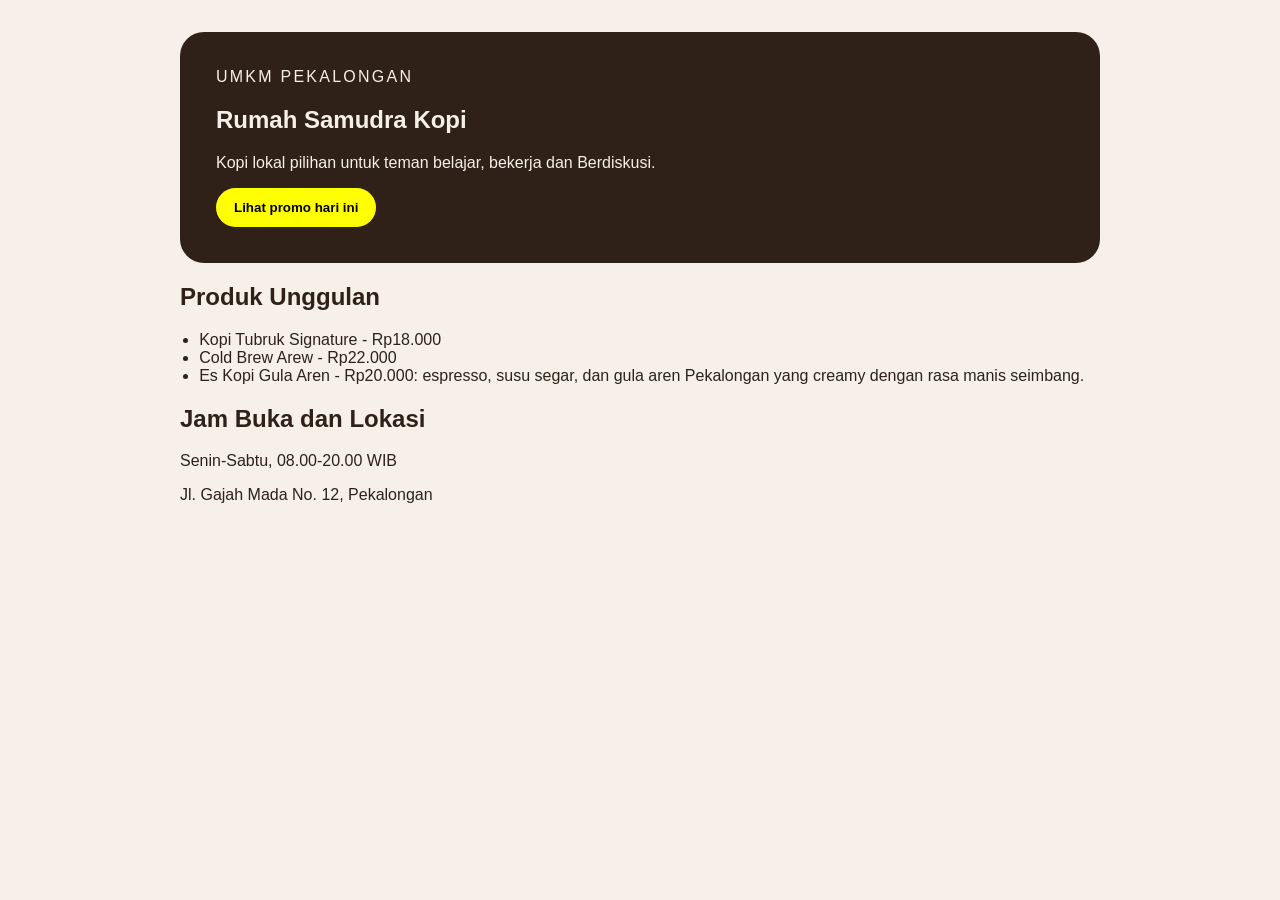
==== index.html @ cdc44ee4 "feat: tambah produk ketiga UMKM" ====
<!doctype html>
<html lang="id">
    <head>
        <meta charset="utf-8" />
        <meta name="viewport" content="width=device-width, initial-scale=1" />
        <title>Rumah Samudra Kopi - Website UMKM</title>
        <link rel="stylesheet" href="css/style.css" />
    </head>
    <body>
        <main class="page">
            <section class="hero">
                <p class="eyebrow">UMKM Pekalongan</p>
                <h1>Rumah Samudra Kopi</h1>
                <p>Kopi lokal pilihan untuk teman belajar, bekerja dan Berdiskusi.</p>
                <button id="promoButton" type="button">Lihat promo hari ini</button>
            </section>

            <section aria-labelledby="produk-title">
                <h2 id="produk-title">Produk Unggulan</h2>
                <ul class="products">
                    <li>Kopi Tubruk Signature - Rp18.000</li>
                    <li>Cold Brew Arew - Rp22.000</li>
                    <li>Es Kopi Gula Aren - Rp20.000: espresso, susu segar, dan gula aren Pekalongan yang creamy dengan rasa manis seimbang.</li>
                </ul>
            </section>

            <section aria-labelledby="info-title">
                <h2 id="info-title">Jam Buka dan Lokasi</h2>
                <p>Senin-Sabtu, 08.00-20.00 WIB</p>
                <p>Jl. Gajah Mada No. 12, Pekalongan</p>
            </section>
        </main>
        <script src="js/script.js"></script>
    </body>
</html>
---- css/style.css ----
body {
    margin: 0;
    color: #2f2118;
    background-color: #f6f0e8;
    font-family: Arial, Helvetica, sans-serif;
}

.page {
    max-width: 920px;
    margin: 0 auto;
    padding: 32px 20px;
}

.hero {
    padding: 36px;
    color: #f6f0e8;
    background-color: #2f2118;
    border-radius: 24px;
}

.eyebrow {
    margin: 0 0 8px;
    letter-spacing: 0.14em;
    text-transform: uppercase;
}

.products {
    padding-left: 1.2rem;
}

button {
    padding: 12px 18px;
    color: black;
    font-weight: 700;
    cursor: pointer;
    background: yellow;
    border: 0;
    border-radius: 999px;
}

button:focus-visible {
    outline: 3px solid #b84a2b;
    outline-offset: 3px;
}
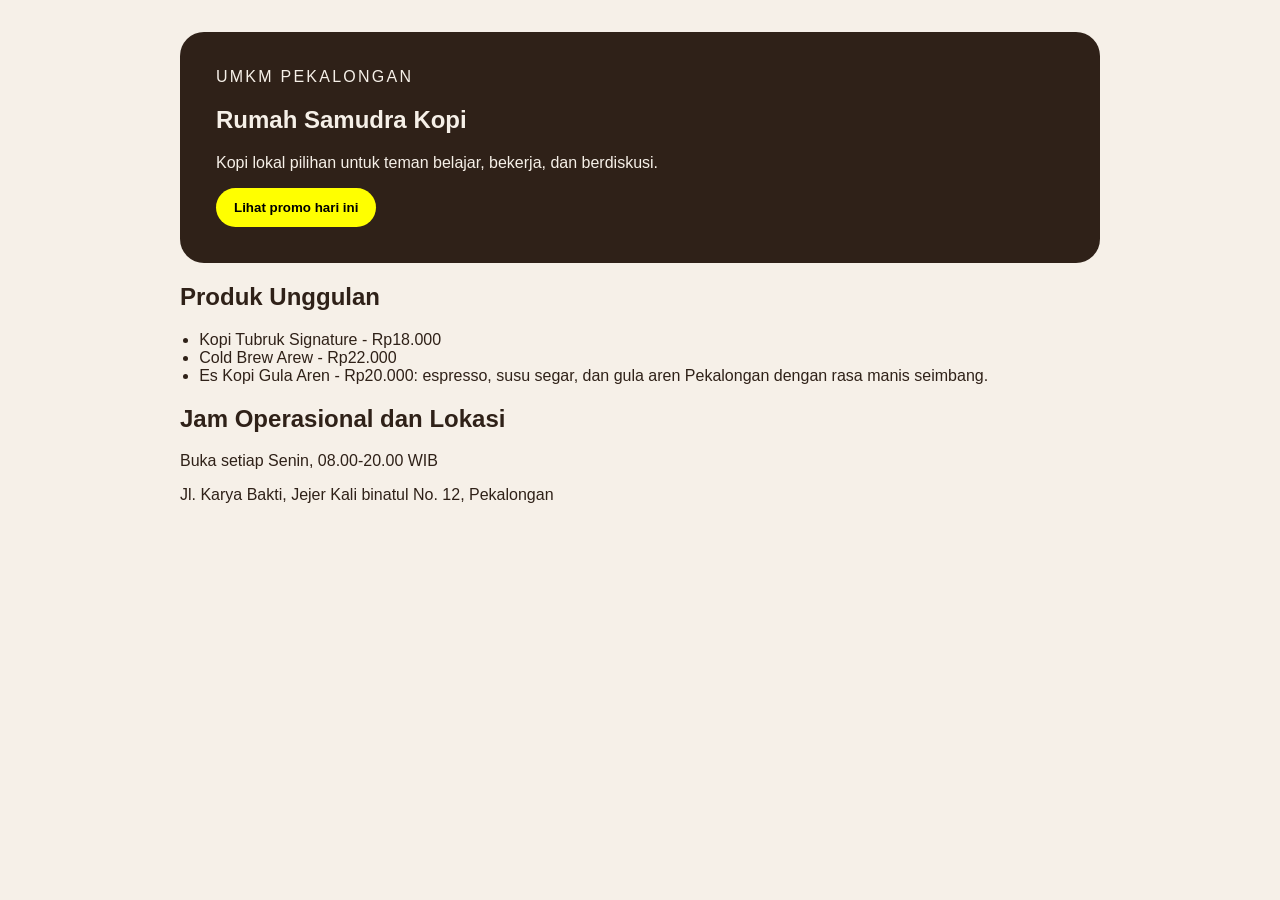
==== commit c1c32251: "fix: rapikan landing page UMKM" ====
--- a/index.html
+++ b/index.html
@@ -11,7 +11,7 @@
             <section class="hero">
                 <p class="eyebrow">UMKM Pekalongan</p>
                 <h1>Rumah Samudra Kopi</h1>
-                <p>Kopi lokal pilihan untuk teman belajar, bekerja dan Berdiskusi.</p>
+                <p>Kopi lokal pilihan untuk teman belajar, bekerja, dan berdiskusi.</p>
                 <button id="promoButton" type="button">Lihat promo hari ini</button>
             </section>
 
@@ -20,14 +20,14 @@
                 <ul class="products">
                     <li>Kopi Tubruk Signature - Rp18.000</li>
                     <li>Cold Brew Arew - Rp22.000</li>
-                    <li>Es Kopi Gula Aren - Rp20.000: espresso, susu segar, dan gula aren Pekalongan yang creamy dengan rasa manis seimbang.</li>
+                    <li>Es Kopi Gula Aren - Rp20.000: espresso, susu segar, dan gula aren Pekalongan dengan rasa manis seimbang.</li>
                 </ul>
             </section>
 
             <section aria-labelledby="info-title">
-                <h2 id="info-title">Jam Buka dan Lokasi</h2>
-                <p>Senin-Sabtu, 08.00-20.00 WIB</p>
-                <p>Jl. Gajah Mada No. 12, Pekalongan</p>
+                <h2 id="info-title">Jam Operasional dan Lokasi</h2>
+                <p>Buka setiap Senin, 08.00-20.00 WIB</p>
+                <p>Jl. Karya Bakti, Jejer Kali binatul No. 12, Pekalongan</p>
             </section>
         </main>
         <script src="js/script.js"></script>
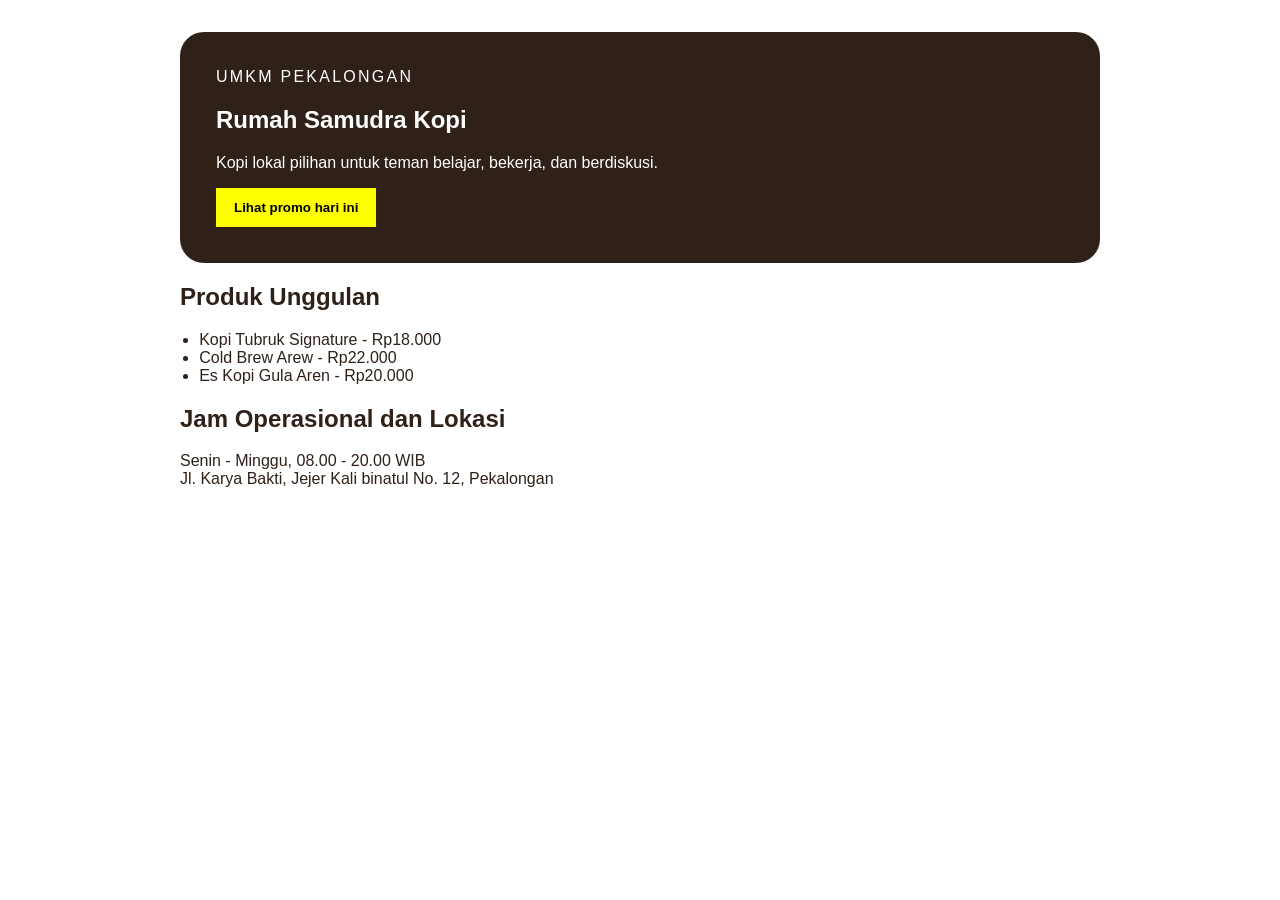
==== commit 934725af: "feat(p01): buat landing page awal website umkm" ====
--- a/index.html
+++ b/index.html
@@ -20,14 +20,14 @@
                 <ul class="products">
                     <li>Kopi Tubruk Signature - Rp18.000</li>
                     <li>Cold Brew Arew - Rp22.000</li>
-                    <li>Es Kopi Gula Aren - Rp20.000: espresso, susu segar, dan gula aren Pekalongan dengan rasa manis seimbang.</li>
+                    <li>Es Kopi Gula Aren - Rp20.000</li>
                 </ul>
             </section>
 
             <section aria-labelledby="info-title">
                 <h2 id="info-title">Jam Operasional dan Lokasi</h2>
-                <p>Buka setiap Senin, 08.00-20.00 WIB</p>
-                <p>Jl. Karya Bakti, Jejer Kali binatul No. 12, Pekalongan</p>
+                <p>Senin - Minggu, 08.00 - 20.00 WIB<br>
+                Jl. Karya Bakti, Jejer Kali binatul No. 12, Pekalongan</p>
             </section>
         </main>
         <script src="js/script.js"></script>
--- a/css/style.css
+++ b/css/style.css
@@ -1,7 +1,7 @@
 body {
     margin: 0;
     color: #2f2118;
-    background-color: #f6f0e8;
+    background-color: #ffffff;
     font-family: Arial, Helvetica, sans-serif;
 }
 
@@ -13,9 +13,13 @@
 
 .hero {
     padding: 36px;
-    color: #f6f0e8;
+    color: #ffffff;
     background-color: #2f2118;
     border-radius: 24px;
+    -webkit-border-radius: 24px;
+    -moz-border-radius: 24px;
+    -ms-border-radius: 24px;
+    -o-border-radius: 24px;
 }
 
 .eyebrow {
@@ -35,7 +39,11 @@
     cursor: pointer;
     background: yellow;
     border: 0;
-    border-radius: 999px;
+    border-radius: 0px;
+    -webkit-border-radius: 0px;
+    -moz-border-radius: 0px;
+    -ms-border-radius: 0px;
+    -o-border-radius: 0px;
 }
 
 button:focus-visible {
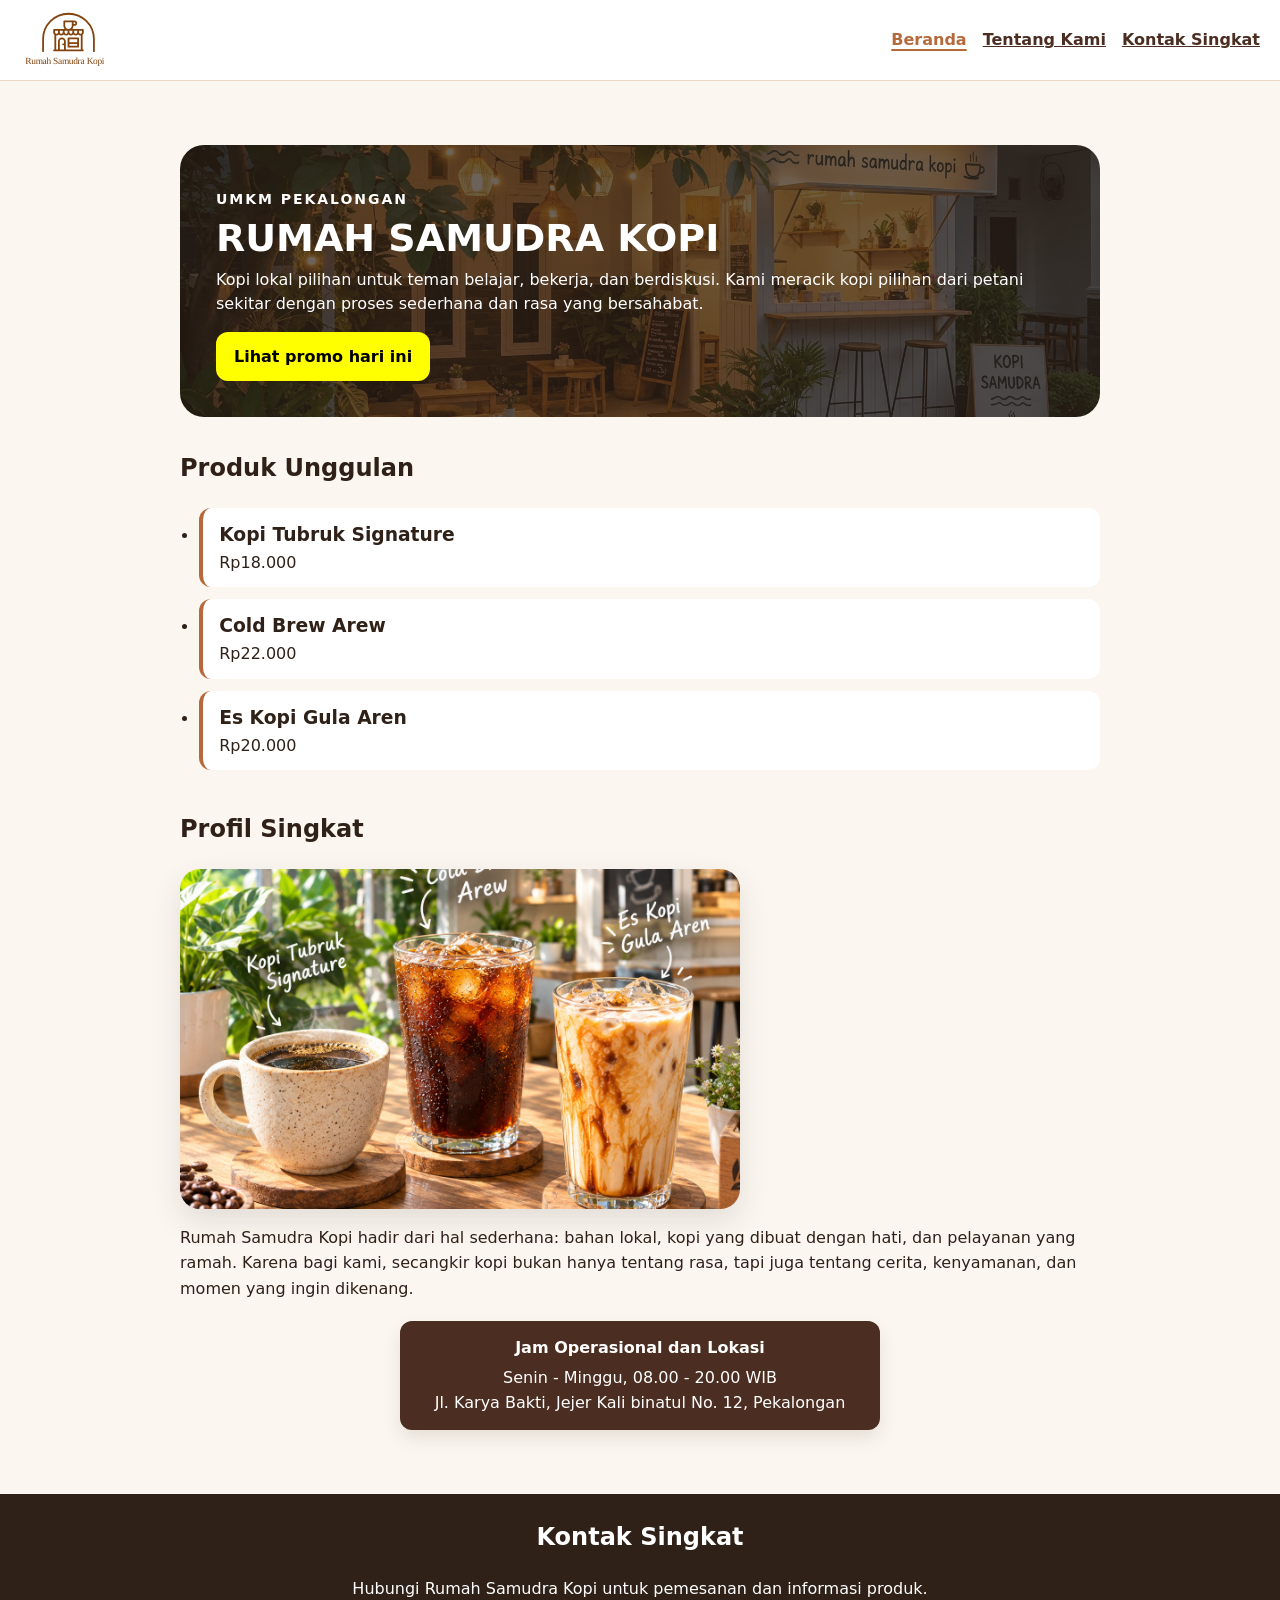
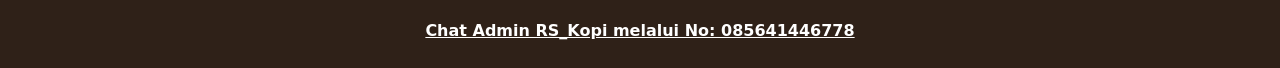
==== commit 141541a5: "update website UMKM" ====
--- a/index.html
+++ b/index.html
@@ -7,29 +7,56 @@
         <link rel="stylesheet" href="css/style.css" />
     </head>
     <body>
-        <main class="page">
-            <section class="hero">
+        <a class="skip-link" href="#beranda">Lewati ke konten utama</a>
+
+        <header class="site-header">
+            <a class="brand" href="index.html" aria-label="Rumah Samudra Kopi">
+                <img class="brand-logo" src="assets/images/logo_rumah_samudra_kopi.svg" alt="Logo Rumah Samudra Kopi" />
+            </a>
+            <nav aria-label="Navigasi utama">
+                <a class="active" aria-current="page" href="index.html">Beranda</a>
+                <a href="tentang.html">Tentang Kami</a>
+                <a href="#kontak">Kontak Singkat</a>
+            </nav>
+        </header>
+
+        <main id="beranda" class="page">
+            <section class="hero" aria-labelledby="hero-title">
                 <p class="eyebrow">UMKM Pekalongan</p>
-                <h1>Rumah Samudra Kopi</h1>
-                <p>Kopi lokal pilihan untuk teman belajar, bekerja, dan berdiskusi.</p>
+                <h1 id="hero-title">RUMAH SAMUDRA KOPI</h1>
+                <p>Kopi lokal pilihan untuk teman belajar, bekerja, dan berdiskusi.
+                    Kami meracik kopi pilihan dari petani sekitar dengan proses
+                    sederhana dan rasa yang bersahabat.
+                </p>
                 <button id="promoButton" type="button">Lihat promo hari ini</button>
             </section>
 
             <section aria-labelledby="produk-title">
                 <h2 id="produk-title">Produk Unggulan</h2>
                 <ul class="products">
-                    <li>Kopi Tubruk Signature - Rp18.000</li>
-                    <li>Cold Brew Arew - Rp22.000</li>
-                    <li>Es Kopi Gula Aren - Rp20.000</li>
+                    <li><article><h3>Kopi Tubruk Signature</h3><p>Rp18.000</p></article></li>
+                    <li><article><h3>Cold Brew Arew</h3><p>Rp22.000</p></article></li>
+                    <li><article><h3>Es Kopi Gula Aren</h3><p>Rp20.000</p></article></li>
                 </ul>
             </section>
 
-            <section aria-labelledby="info-title">
-                <h2 id="info-title">Jam Operasional dan Lokasi</h2>
-                <p>Senin - Minggu, 08.00 - 20.00 WIB<br>
-                Jl. Karya Bakti, Jejer Kali binatul No. 12, Pekalongan</p>
+            <section class="profile-section" aria-labelledby="info-title">
+                <h2 id="info-title">Profil Singkat</h2>
+                <img class="profile-image" src="assets/images/ChatGPT Image 18 Sep 2026, 17.35.26.png" alt="Secangkir kopi hitam di atas meja kayu" />
+                <p>Rumah Samudra Kopi hadir dari hal sederhana: bahan lokal, kopi yang dibuat dengan hati, dan pelayanan yang ramah. Karena bagi kami, secangkir kopi bukan hanya tentang rasa, tapi juga tentang cerita, kenyamanan, dan momen yang ingin dikenang.</p>
+                <div class="info-box" aria-label="Jam operasional dan lokasi">
+                    <h3>Jam Operasional dan Lokasi</h3>
+                    <p>Senin - Minggu, 08.00 - 20.00 WIB</p>
+                    <p>Jl. Karya Bakti, Jejer Kali binatul No. 12, Pekalongan</p>
+                </div>
             </section>
         </main>
+
+        <footer id="kontak" class="site-footer">
+            <h2>Kontak Singkat</h2>
+            <p>Hubungi Rumah Samudra Kopi untuk pemesanan dan informasi produk.</p>
+            <a class="whatsapp-link" href="https://wa.me/qr/7OIRVHVPWECVB1">Chat Admin RS_Kopi melalui No: 085641446778</a>
+        </footer>
         <script src="js/script.js"></script>
     </body>
 </html>
--- a/css/style.css
+++ b/css/style.css
@@ -1,8 +1,89 @@
 body {
     margin: 0;
     color: #2f2118;
-    background-color: #ffffff;
-    font-family: Arial, Helvetica, sans-serif;
+    background-color: #fbf7f0;
+    font-family: system-ui, -apple-system, BlinkMacSystemFont, "Segoe UI", sans-serif;
+    line-height: 1.6;
+}
+
+button,
+input,
+textarea,
+select {
+    font: inherit;
+}
+
+.skip-link {
+    position: absolute;
+    top: -3rem;
+    left: 1rem;
+    z-index: 2;
+    padding: 0.5rem 0.75rem;
+    color: #ffffff;
+    background: #2f2118;
+}
+
+.skip-link:focus {
+    top: 1rem;
+}
+
+.site-header {
+    display: flex;
+    align-items: center;
+    justify-content: space-between;
+    gap: 16px;
+    padding: 5px 20px;
+    background: #ffffff;
+    border-bottom: 1px solid #ead8c3;
+    flex-wrap: nowrap;
+}
+
+.brand {
+    display: inline-flex;
+    align-items: center;
+    justify-content: center;
+    text-decoration: none;
+    white-space: nowrap;
+    line-height: 1;
+}
+
+.brand-logo {
+    display: block;
+    width: 85;
+    height: 70px;
+    object-fit: contain;
+    border-radius: 8px;
+    -webkit-border-radius: 8px;
+    -moz-border-radius: 8px;
+    -ms-border-radius: 8px;
+    -o-border-radius: 8px;
+}
+
+nav {
+    display: flex;
+    align-items: center;
+    gap: 16px;
+    flex-wrap: nowrap;
+    white-space: nowrap;
+}
+
+nav a,
+.whatsapp-link {
+    color: #4b2e21;
+    font-weight: 700;
+}
+
+nav a.active {
+    color: #b66a3c;
+    text-decoration: underline;
+    text-decoration-thickness: 2px;
+    text-underline-offset: 4px;
+}
+
+a:focus-visible,
+button:focus-visible {
+    outline: 3px solid #ffd166;
+    outline-offset: 4px;
 }
 
 .page {
@@ -12,9 +93,13 @@
 }
 
 .hero {
+    position: relative;
+    isolation: isolate;
     padding: 36px;
     color: #ffffff;
-    background-color: #2f2118;
+    background-image: linear-gradient(rgba(47, 33, 24, 0.7), rgba(47, 33, 24, 0.7)), url("../assets/images/rumah_samudra_kopi.avif");
+    background-position: center;
+    background-size: cover;
     border-radius: 24px;
     -webkit-border-radius: 24px;
     -moz-border-radius: 24px;
@@ -22,6 +107,29 @@
     -o-border-radius: 24px;
 }
 
+.hero h1 {
+    margin: 8px 0;
+    font-size: 38px;
+    line-height: 1.1;
+    font-weight: 700;
+}
+
+.hero p {
+    margin: 8px 0 16px;
+    line-height: 1.5;
+    font-weight: 400;
+}
+
+.hero .eyebrow {
+    margin-bottom: 8px;
+    font-size: 14px;
+    font-weight: 700;
+}
+
+section {
+    margin-block: 32px;
+}
+
 .eyebrow {
     margin: 0 0 8px;
     letter-spacing: 0.14em;
@@ -32,6 +140,66 @@
     padding-left: 1.2rem;
 }
 
+.products article,
+.values-list article {
+    padding: 12px 16px;
+    margin-bottom: 12px;
+    background: #ffffff;
+    border-left: 4px solid #b66a3c;
+    border-radius: 12px;
+}
+
+.products h3,
+.products p,
+.values-list h3,
+.values-list p {
+    margin: 0;
+}
+
+.profile-section {
+    margin-top: 40px;
+}
+
+.profile-image {
+    display: block;
+    width: 100%;
+    max-width: 560px;
+    height: 340px;
+    margin: 18px 0 14px;
+    object-fit: cover;
+    object-position: center;
+    border-radius: 20px;
+    box-shadow: 0 12px 30px rgba(47, 33, 24, 0.12);
+}
+
+.info-box {
+    width: min(100%, 480px);
+    box-sizing: border-box;
+    margin: 20px auto 0;
+    padding: 14px 16px;
+    color: #ffffff;
+    background: #4b2e21;
+    border-radius: 12px;
+    text-align: center;
+    box-shadow: 0 8px 18px rgba(75, 46, 33, 0.12);
+}
+
+.info-box h3 {
+    margin: 0 0 6px;
+    font-size: 1rem;
+    font-weight: 700;
+}
+
+.info-box p {
+    margin: 3px 0;
+    line-height: 1.35;
+    font-weight: 400;
+}
+
+.values-list {
+    padding-left: 1.2rem;
+}
+
 button {
     padding: 12px 18px;
     color: black;
@@ -39,14 +207,42 @@
     cursor: pointer;
     background: yellow;
     border: 0;
-    border-radius: 0px;
-    -webkit-border-radius: 0px;
-    -moz-border-radius: 0px;
-    -ms-border-radius: 0px;
-    -o-border-radius: 0px;
+    border-radius: 12px;
 }
 
 button:focus-visible {
     outline: 3px solid #b84a2b;
     outline-offset: 3px;
 }
+
+.site-footer {
+    padding: 24px;
+    color: #ffffff;
+    text-align: center;
+    background: #2f2118;
+}
+
+.site-footer h2 {
+    margin-top: 0;
+}
+
+.site-footer .whatsapp-link {
+    color: #ffffff;
+}
+
+@media (max-width: 640px) {
+    .site-header {
+        align-items: center;
+        flex-direction: row;
+        justify-content: space-between;
+    }
+
+    nav {
+        gap: 10px;
+        font-size: 0.9rem;
+    }
+
+    .hero {
+        padding: 28px 24px;
+    }
+}
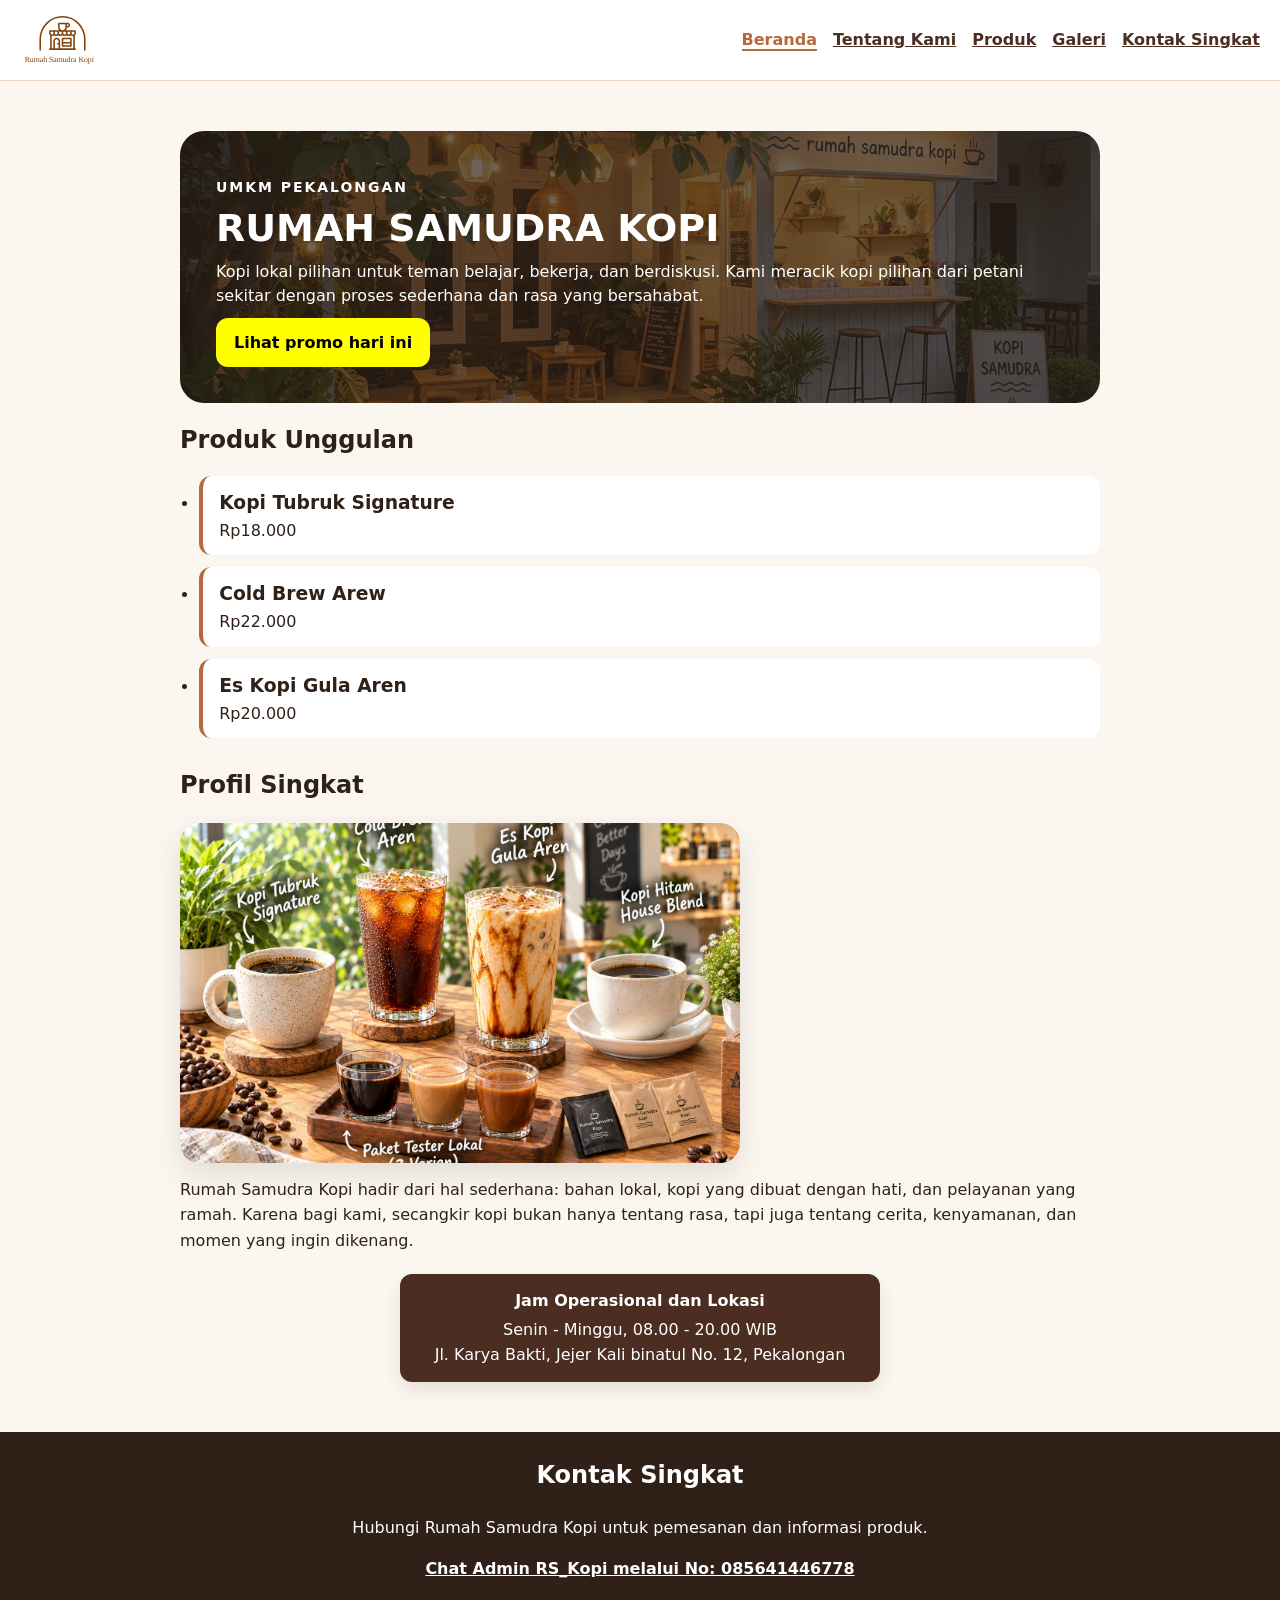
==== commit da289825: "feat(p03): tambah media dan katalog produk" ====
--- a/index.html
+++ b/index.html
@@ -16,6 +16,8 @@
             <nav aria-label="Navigasi utama">
                 <a class="active" aria-current="page" href="index.html">Beranda</a>
                 <a href="tentang.html">Tentang Kami</a>
+                <a href="produk.html">Produk</a>
+                <a href="galeri.html">Galeri</a>
                 <a href="#kontak">Kontak Singkat</a>
             </nav>
         </header>
@@ -42,7 +44,7 @@
 
             <section class="profile-section" aria-labelledby="info-title">
                 <h2 id="info-title">Profil Singkat</h2>
-                <img class="profile-image" src="assets/images/ChatGPT Image 18 Sep 2026, 17.35.26.png" alt="Secangkir kopi hitam di atas meja kayu" />
+                <img class="profile-image" src="assets/images/rumah_samudra_kopi_menu_tester_3_varian.avif" alt="Secangkir kopi hitam di atas meja kayu" />
                 <p>Rumah Samudra Kopi hadir dari hal sederhana: bahan lokal, kopi yang dibuat dengan hati, dan pelayanan yang ramah. Karena bagi kami, secangkir kopi bukan hanya tentang rasa, tapi juga tentang cerita, kenyamanan, dan momen yang ingin dikenang.</p>
                 <div class="info-box" aria-label="Jam operasional dan lokasi">
                     <h3>Jam Operasional dan Lokasi</h3>
--- a/css/style.css
+++ b/css/style.css
@@ -32,6 +32,7 @@
     align-items: center;
     justify-content: space-between;
     gap: 16px;
+    min-width: 0;
     padding: 5px 20px;
     background: #ffffff;
     border-bottom: 1px solid #ead8c3;
@@ -45,11 +46,12 @@
     text-decoration: none;
     white-space: nowrap;
     line-height: 1;
+    flex: 0 0 auto;
 }
 
 .brand-logo {
     display: block;
-    width: 85;
+    width: 85px;
     height: 70px;
     object-fit: contain;
     border-radius: 8px;
@@ -65,6 +67,9 @@
     gap: 16px;
     flex-wrap: nowrap;
     white-space: nowrap;
+    min-width: 0;
+    overflow-x: auto;
+    scrollbar-width: thin;
 }
 
 nav a,
@@ -127,7 +132,20 @@
 }
 
 section {
-    margin-block: 32px;
+    margin-block: 18px;
+}
+
+.page > section > h1,
+.page > section > h2,
+.page > section > p {
+    margin-top: 10px;
+    margin-bottom: 10px;
+}
+
+.media-title {
+    margin: 4px 0 4px;
+    font-size: 1.25rem;
+    line-height: 1.3;
 }
 
 .eyebrow {
@@ -157,7 +175,7 @@
 }
 
 .profile-section {
-    margin-top: 40px;
+    margin-top: 28px;
 }
 
 .profile-image {
@@ -230,6 +248,86 @@
     color: #ffffff;
 }
 
+img {
+    max-width: 100%;
+    height: auto;
+}
+
+figure {
+    margin: 0 0 16px;
+}
+
+figcaption {
+    margin-top: 8px;
+    color: #6b5b51;
+}
+
+.gallery-list {
+    display: grid;
+    gap: 8px;
+}
+
+.media-card-second {
+    margin-top: 0;
+}
+
+.gallery-list .media-card {
+    margin-bottom: 4px;
+}
+
+.media-card img {
+    display: block;
+    width: 100%;
+    max-height: 360px;
+    object-fit: cover;
+    border-radius: 18px;
+}
+
+.media-card figcaption {
+    margin-top: 6px;
+    padding: 0 4px;
+    font-size: 0.95rem;
+    line-height: 1.45;
+}
+
+.table-wrapper {
+    overflow-x: auto;
+    border-radius: 12px;
+}
+
+table {
+    width: 100%;
+    min-width: 560px;
+    border-collapse: collapse;
+    background: #ffffff;
+}
+
+caption {
+    margin-bottom: 8px;
+    font-weight: 700;
+    text-align: left;
+}
+
+th,
+td {
+    padding: 10px;
+    text-align: left;
+    border: 1px solid #ead8c3;
+}
+
+thead {
+    color: #ffffff;
+    background: #4b2e21;
+}
+
+tbody th {
+    font-weight: 700;
+}
+
+tbody tr:nth-child(even) {
+    background: #fbf7f0;
+}
+
 @media (max-width: 640px) {
     .site-header {
         align-items: center;
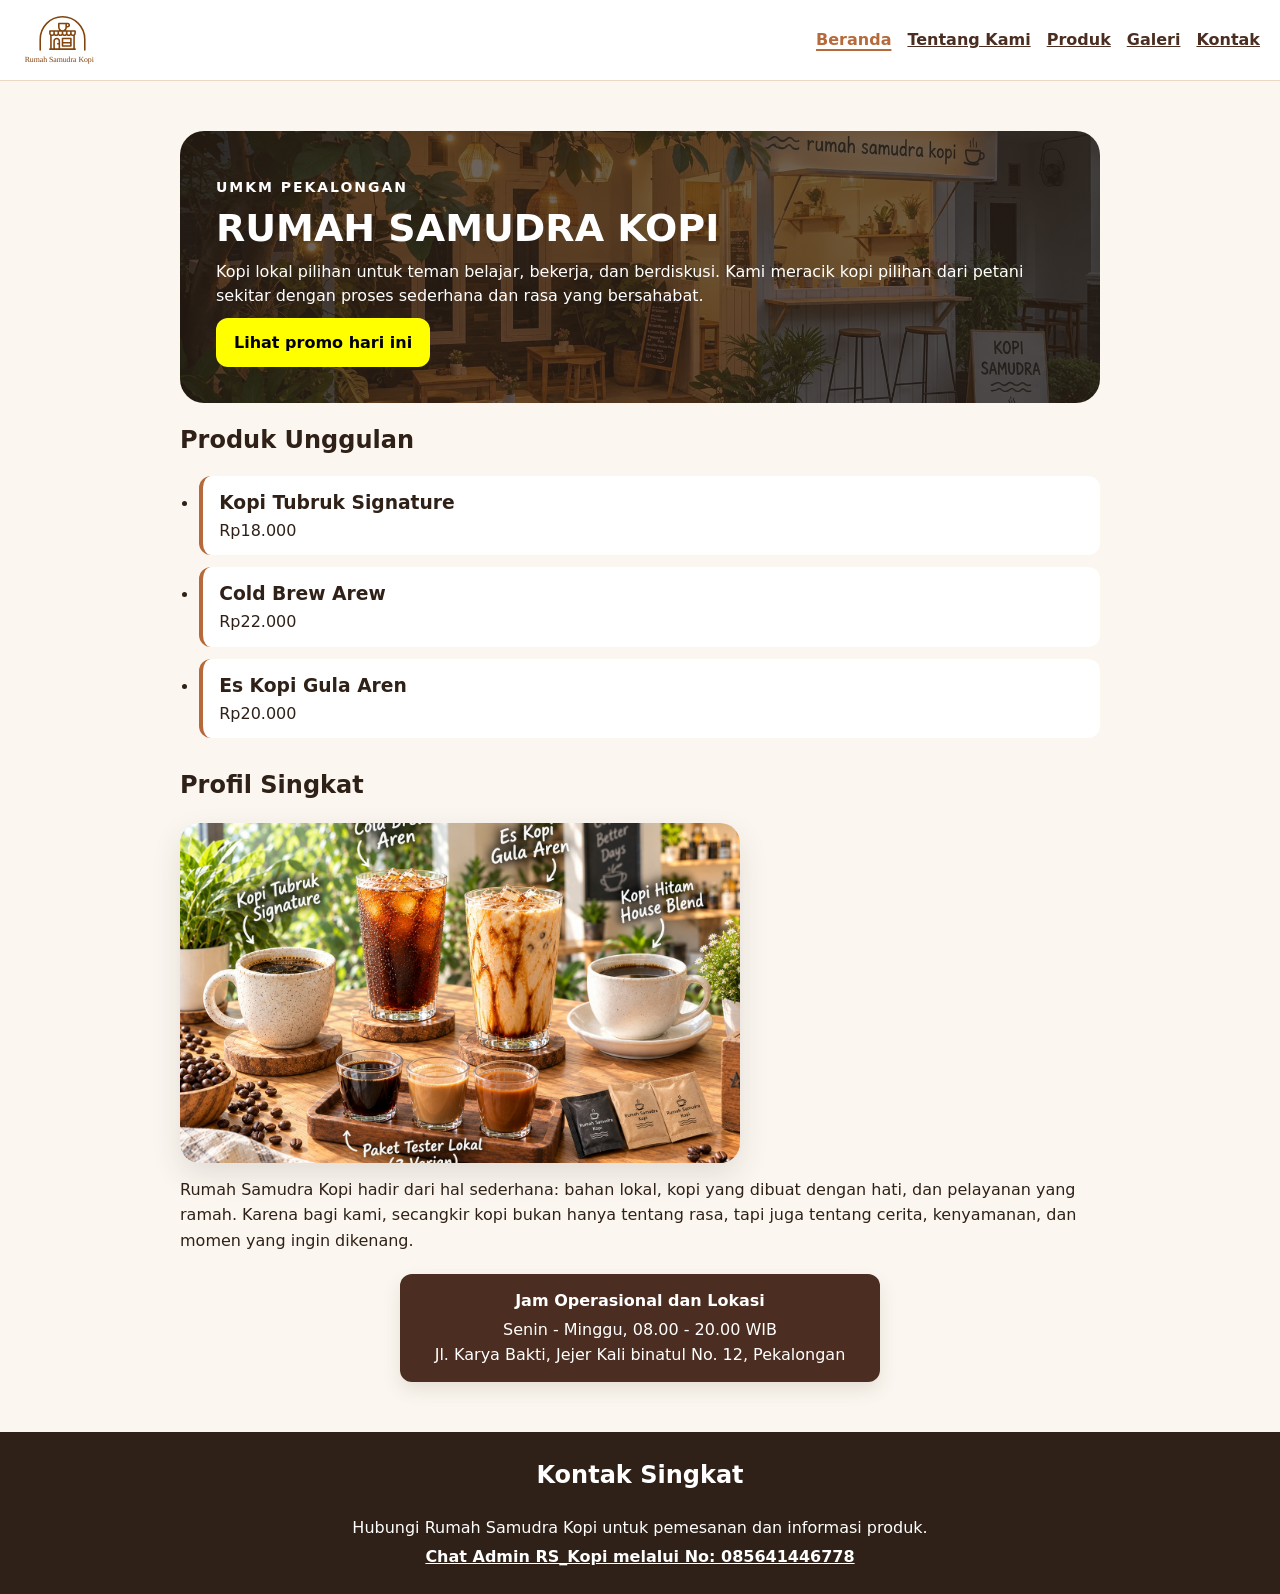
==== commit 67546021: "feat(p04): add accessible contact form and preview" ====
--- a/index.html
+++ b/index.html
@@ -18,7 +18,7 @@
                 <a href="tentang.html">Tentang Kami</a>
                 <a href="produk.html">Produk</a>
                 <a href="galeri.html">Galeri</a>
-                <a href="#kontak">Kontak Singkat</a>
+                <a href="kontak.html">Kontak</a>
             </nav>
         </header>
 
--- a/css/style.css
+++ b/css/style.css
@@ -240,6 +240,10 @@
     background: #2f2118;
 }
 
+.site-footer p {
+    margin: 0 0 4px;
+}
+
 .site-footer h2 {
     margin-top: 0;
 }
@@ -273,6 +277,142 @@
 
 .gallery-list .media-card {
     margin-bottom: 4px;
+}
+
+.audio-title {
+    margin: 6px 0 2px;
+    font-size: 1.05rem;
+    line-height: 1.3;
+}
+
+.audio-player {
+    display: flex;
+    align-items: center;
+    gap: 14px;
+    min-height: 76px;
+    box-sizing: border-box;
+    padding: 10px 16px;
+    color: #ffffff;
+    background: #814d08;
+    border-radius: 14px;
+}
+
+.audio-toggle {
+    display: grid;
+    flex: 0 0 50px;
+    place-items: center;
+    width: 50px;
+    height: 50px;
+    padding: 0;
+    color: #ffffff;
+    background: transparent;
+    border: 2px solid currentColor;
+    border-radius: 50%;
+}
+
+.audio-toggle svg {
+    width: 24px;
+    height: 24px;
+    fill: currentColor;
+}
+
+.audio-pause-icon,
+.audio-player.is-playing .audio-play-icon {
+    display: none;
+}
+
+.audio-player.is-playing .audio-pause-icon {
+    display: block;
+}
+
+.audio-progress {
+    flex: 1 1 auto;
+    min-width: 30px;
+    height: 24px;
+    margin: 0;
+    appearance: none;
+    background: transparent;
+    cursor: pointer;
+}
+
+.audio-progress::-webkit-slider-runnable-track {
+    height: 7px;
+    background: rgba(255, 255, 255, 0.88);
+    border-radius: 999px;
+}
+
+.audio-progress::-moz-range-track {
+    height: 7px;
+    background: rgba(255, 255, 255, 0.88);
+    border-radius: 999px;
+}
+
+.audio-progress::-webkit-slider-thumb {
+    width: 12px;
+    height: 12px;
+    margin-top: -2.5px;
+    appearance: none;
+    background: #ffffff;
+    border: 0;
+    border-radius: 50%;
+}
+
+.audio-progress::-moz-range-thumb {
+    width: 12px;
+    height: 12px;
+    background: #ffffff;
+    border: 0;
+    border-radius: 50%;
+}
+
+.audio-waveform {
+    display: flex;
+    flex: 0 0 104px;
+    align-items: center;
+    justify-content: space-between;
+    height: 36px;
+    overflow: hidden;
+}
+
+.audio-waveform i {
+    width: 4px;
+    height: 35%;
+    background: #ffffff;
+    border-radius: 4px;
+}
+
+.audio-waveform i:nth-child(4n + 1) { height: 52%; }
+.audio-waveform i:nth-child(4n + 2) { height: 78%; }
+.audio-waveform i:nth-child(4n + 3) { height: 100%; }
+.audio-waveform i:nth-child(5n) { height: 64%; }
+
+.visually-hidden {
+    position: absolute;
+    width: 1px;
+    height: 1px;
+    padding: 0;
+    margin: -1px;
+    overflow: hidden;
+    clip: rect(0, 0, 0, 0);
+    white-space: nowrap;
+    border: 0;
+}
+
+.audio-player.has-error {
+    flex-wrap: wrap;
+}
+
+.audio-player.has-error .audio-status {
+    position: static;
+    width: auto;
+    height: auto;
+    flex-basis: 100%;
+    margin: 0;
+    padding: 0 4px 2px;
+    overflow: visible;
+    clip: auto;
+    white-space: normal;
+    font-size: 0.8rem;
 }
 
 .media-card img {
@@ -295,6 +435,51 @@
     border-radius: 12px;
 }
 
+.field {
+    margin-bottom: 16px;
+}
+
+.field label {
+    display: block;
+    margin-bottom: 6px;
+}
+
+.field input,
+.field select,
+.field textarea {
+    box-sizing: border-box;
+    width: 100%;
+    padding: 10px;
+    border: 1px solid #dccbbc;
+    border-radius: 8px;
+    background: #ffffff;
+}
+
+fieldset {
+    display: grid;
+    gap: 8px;
+    margin: 0 0 16px;
+    padding: 12px;
+    border: 1px solid #dccbbc;
+    border-radius: 8px;
+}
+
+fieldset label {
+    font-weight: 400;
+}
+
+#form-kontak {
+    max-width: 680px;
+}
+
+#preview-form {
+    max-width: 680px;
+    padding: 16px;
+    white-space: pre-wrap;
+    background: #ffffff;
+    border: 1px solid #dccbbc;
+}
+
 table {
     width: 100%;
     min-width: 560px;
@@ -340,6 +525,28 @@
         font-size: 0.9rem;
     }
 
+    .audio-player {
+        gap: 10px;
+        min-height: 68px;
+        padding: 8px 12px;
+        border-radius: 12px;
+    }
+
+    .audio-toggle {
+        flex-basis: 44px;
+        width: 44px;
+        height: 44px;
+    }
+
+    .audio-waveform {
+        flex-basis: 64px;
+        height: 32px;
+    }
+
+    .audio-waveform i {
+        width: 3px;
+    }
+
     .hero {
         padding: 28px 24px;
     }
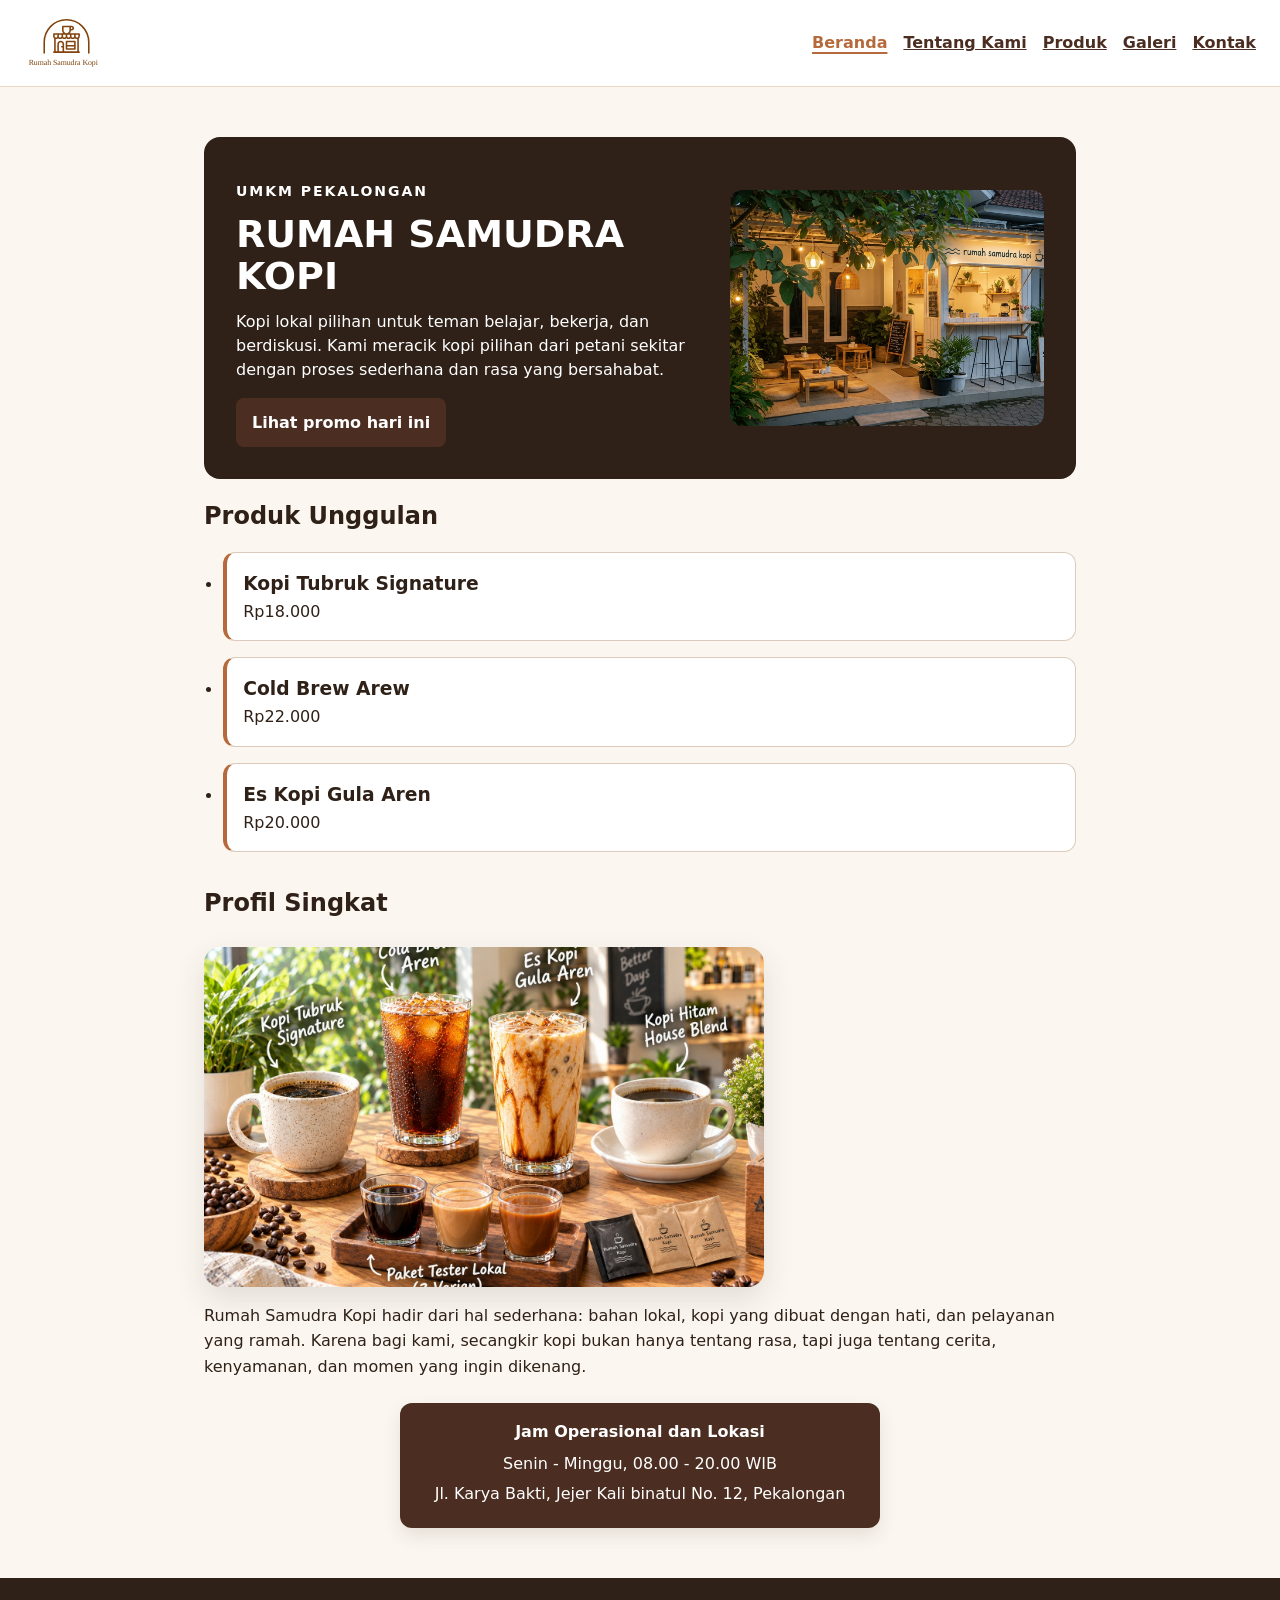
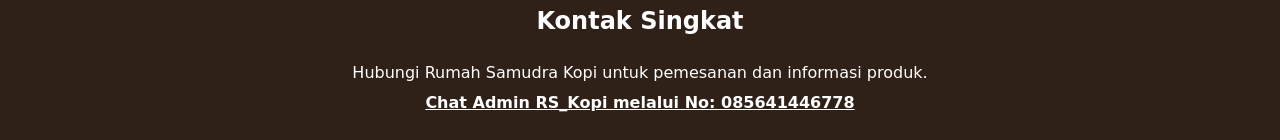
==== commit 3cc172d5: "feat: refresh landing and gallery content" ====
--- a/index.html
+++ b/index.html
@@ -24,13 +24,16 @@
 
         <main id="beranda" class="page">
             <section class="hero" aria-labelledby="hero-title">
-                <p class="eyebrow">UMKM Pekalongan</p>
-                <h1 id="hero-title">RUMAH SAMUDRA KOPI</h1>
-                <p>Kopi lokal pilihan untuk teman belajar, bekerja, dan berdiskusi.
-                    Kami meracik kopi pilihan dari petani sekitar dengan proses
-                    sederhana dan rasa yang bersahabat.
-                </p>
-                <button id="promoButton" type="button">Lihat promo hari ini</button>
+                <div class="hero-content">
+                    <p class="eyebrow">UMKM Pekalongan</p>
+                    <h1 id="hero-title">RUMAH SAMUDRA KOPI</h1>
+                    <p>Kopi lokal pilihan untuk teman belajar, bekerja, dan berdiskusi.
+                        Kami meracik kopi pilihan dari petani sekitar dengan proses
+                        sederhana dan rasa yang bersahabat.
+                    </p>
+                    <button id="promoButton" type="button">Lihat promo hari ini</button>
+                </div>
+                <img class="hero-image" src="assets/images/rumah_samudra_kopi.avif" alt="Suasana bagian depan Rumah Samudra Kopi" />
             </section>
 
             <section aria-labelledby="produk-title">
--- a/css/style.css
+++ b/css/style.css
@@ -1,8 +1,41 @@
+:root {
+    --color-primary: #4b2e21;
+    --color-primary-strong: #2f2118;
+    --color-accent: #b66a3c;
+    --color-text: #2f2118;
+    --color-muted: #6b5b51;
+    --color-surface: #ffffff;
+    --color-page: #fbf7f0;
+    --color-border: #dccbbc;
+    --color-border-soft: #ead8c3;
+    --color-focus: #1d4ed8;
+    --color-on-primary: #ffffff;
+    --space-1: 0.5rem;
+    --space-2: 0.75rem;
+    --space-3: 1rem;
+    --space-4: 1.5rem;
+    --space-5: 2rem;
+    --radius-sm: 0.5rem;
+    --radius-md: 0.75rem;
+    --radius-lg: 1rem;
+    --radius-xs: 0.25rem;
+    --radius-pill: 999px;
+    --shadow-card: 0 0.75rem 1.875rem rgb(47 33 24 / 0.12);
+    --shadow-soft: 0 0.5rem 1.125rem rgb(75 46 33 / 0.12);
+}
+
+*,
+*::before,
+*::after {
+    box-sizing: border-box;
+}
+
 body {
     margin: 0;
-    color: #2f2118;
-    background-color: #fbf7f0;
+    color: var(--color-text);
+    background-color: var(--color-page);
     font-family: system-ui, -apple-system, BlinkMacSystemFont, "Segoe UI", sans-serif;
+    font-size: 1rem;
     line-height: 1.6;
 }
 
@@ -18,9 +51,10 @@
     top: -3rem;
     left: 1rem;
     z-index: 2;
-    padding: 0.5rem 0.75rem;
-    color: #ffffff;
-    background: #2f2118;
+    padding: var(--space-1) var(--space-2);
+    color: var(--color-on-primary);
+    background: var(--color-primary-strong);
+    border-radius: var(--radius-sm);
 }
 
 .skip-link:focus {
@@ -31,11 +65,11 @@
     display: flex;
     align-items: center;
     justify-content: space-between;
-    gap: 16px;
+    gap: var(--space-3);
     min-width: 0;
-    padding: 5px 20px;
-    background: #ffffff;
-    border-bottom: 1px solid #ead8c3;
+    padding: var(--space-1) var(--space-4);
+    background: var(--color-surface);
+    border-bottom: 1px solid var(--color-border-soft);
     flex-wrap: nowrap;
 }
 
@@ -54,17 +88,13 @@
     width: 85px;
     height: 70px;
     object-fit: contain;
-    border-radius: 8px;
-    -webkit-border-radius: 8px;
-    -moz-border-radius: 8px;
-    -ms-border-radius: 8px;
-    -o-border-radius: 8px;
+    border-radius: var(--radius-sm);
 }
 
 nav {
     display: flex;
     align-items: center;
-    gap: 16px;
+    gap: var(--space-3);
     flex-wrap: nowrap;
     white-space: nowrap;
     min-width: 0;
@@ -74,60 +104,90 @@
 
 nav a,
 .whatsapp-link {
-    color: #4b2e21;
+    color: var(--color-primary);
     font-weight: 700;
 }
 
 nav a.active {
-    color: #b66a3c;
+    color: var(--color-accent);
     text-decoration: underline;
     text-decoration-thickness: 2px;
     text-underline-offset: 4px;
 }
 
-a:focus-visible,
-button:focus-visible {
-    outline: 3px solid #ffd166;
-    outline-offset: 4px;
+:focus-visible {
+    outline: 3px solid var(--color-focus);
+    outline-offset: 3px;
+    border-radius: var(--radius-sm);
 }
 
 .page {
     max-width: 920px;
     margin: 0 auto;
-    padding: 32px 20px;
+    padding: var(--space-5) var(--space-4);
 }
 
 .hero {
-    position: relative;
-    isolation: isolate;
-    padding: 36px;
-    color: #ffffff;
-    background-image: linear-gradient(rgba(47, 33, 24, 0.7), rgba(47, 33, 24, 0.7)), url("../assets/images/rumah_samudra_kopi.avif");
-    background-position: center;
-    background-size: cover;
-    border-radius: 24px;
-    -webkit-border-radius: 24px;
-    -moz-border-radius: 24px;
-    -ms-border-radius: 24px;
-    -o-border-radius: 24px;
+    display: grid;
+    grid-template-columns: minmax(0, 1.2fr) minmax(0, 0.8fr);
+    align-items: center;
+    gap: var(--space-4);
+    padding: var(--space-5);
+    color: var(--color-on-primary);
+    background: var(--color-primary-strong);
+    border-radius: var(--radius-lg);
+}
+
+.hero-content {
+    min-width: 0;
+}
+
+.hero-about {
+    grid-template-columns: minmax(0, 1fr);
+    align-content: start;
+    gap: 0;
+}
+
+.page > .hero-about > .eyebrow {
+    margin-bottom: 0;
+}
+
+.page > .hero-about > h1 {
+    margin: var(--space-1) 0;
+}
+
+.hero > p:not(.eyebrow) {
+    grid-column: 1 / -1;
+}
+
+.hero-about > p:not(.eyebrow) {
+    margin-top: 0;
+}
+
+.hero-image {
+    display: block;
+    width: 100%;
+    aspect-ratio: 4 / 3;
+    object-fit: cover;
+    border-radius: var(--radius-md);
 }
 
 .hero h1 {
-    margin: 8px 0;
-    font-size: 38px;
+    margin: var(--space-2) 0;
+    font-size: 2.375rem;
     line-height: 1.1;
     font-weight: 700;
 }
 
 .hero p {
-    margin: 8px 0 16px;
+    margin: var(--space-2) 0 var(--space-3);
     line-height: 1.5;
     font-weight: 400;
 }
 
 .hero .eyebrow {
-    margin-bottom: 8px;
-    font-size: 14px;
+    margin-bottom: var(--space-2);
+    font-size: 0.875rem;
     font-weight: 700;
 }
 
@@ -143,13 +203,13 @@
 }
 
 .media-title {
-    margin: 4px 0 4px;
+    margin: var(--space-1) 0;
     font-size: 1.25rem;
     line-height: 1.3;
 }
 
 .eyebrow {
-    margin: 0 0 8px;
+    margin: 0 0 var(--space-2);
     letter-spacing: 0.14em;
     text-transform: uppercase;
 }
@@ -160,11 +220,12 @@
 
 .products article,
 .values-list article {
-    padding: 12px 16px;
-    margin-bottom: 12px;
-    background: #ffffff;
-    border-left: 4px solid #b66a3c;
-    border-radius: 12px;
+    padding: var(--space-3);
+    margin-bottom: var(--space-3);
+    background: var(--color-surface);
+    border: 1px solid var(--color-border);
+    border-left: 4px solid var(--color-accent);
+    border-radius: var(--radius-md);
 }
 
 .products h3,
@@ -174,8 +235,78 @@
     margin: 0;
 }
 
+.product-grid {
+    display: grid;
+    grid-template-columns: repeat(3, minmax(0, 1fr));
+    gap: var(--space-3);
+}
+
+.product-card {
+    position: relative;
+    display: flex;
+    flex-direction: column;
+    min-width: 0;
+    padding: var(--space-3);
+    background: var(--color-surface);
+    border: 1px solid var(--color-border);
+    border-radius: var(--radius-md);
+}
+
+.product-badge {
+    position: absolute;
+    inset-block-start: var(--space-2);
+    inset-inline-end: var(--space-2);
+    padding: 0.25rem var(--space-2);
+    color: var(--color-text);
+    background: #facc15;
+    border-radius: var(--radius-pill);
+    font-size: 0.8rem;
+    font-weight: 700;
+}
+
+.product-card h3 {
+    margin: 0 0 var(--space-2);
+    padding-block-start: var(--space-4);
+}
+
+.product-card p {
+    margin: 0 0 var(--space-2);
+}
+
+.product-card .price {
+    font-weight: 700;
+}
+
+.card-actions {
+    display: flex;
+    flex-wrap: wrap;
+    align-items: center;
+    gap: var(--space-2);
+    margin-top: auto;
+    padding-top: var(--space-3);
+}
+
+.card-actions .button {
+    display: inline-block;
+    padding: var(--space-1) var(--space-2);
+    color: var(--color-on-primary);
+    background: var(--color-primary);
+    border-radius: var(--radius-sm);
+    font-weight: 700;
+    text-decoration: none;
+}
+
+.card-actions .button:hover {
+    background: var(--color-primary-strong);
+}
+
+.card-actions > a:not(.button) {
+    color: var(--color-primary);
+    font-weight: 700;
+}
+
 .profile-section {
-    margin-top: 28px;
+    margin-top: var(--space-5);
 }
 
 .profile-image {
@@ -183,33 +314,32 @@
     width: 100%;
     max-width: 560px;
     height: 340px;
-    margin: 18px 0 14px;
+    margin: var(--space-4) 0 var(--space-3);
     object-fit: cover;
     object-position: center;
-    border-radius: 20px;
-    box-shadow: 0 12px 30px rgba(47, 33, 24, 0.12);
+    border-radius: var(--radius-lg);
+    box-shadow: var(--shadow-card);
 }
 
 .info-box {
     width: min(100%, 480px);
-    box-sizing: border-box;
-    margin: 20px auto 0;
-    padding: 14px 16px;
-    color: #ffffff;
-    background: #4b2e21;
-    border-radius: 12px;
+    margin: var(--space-4) auto 0;
+    padding: var(--space-3);
+    color: var(--color-on-primary);
+    background: var(--color-primary);
+    border-radius: var(--radius-md);
     text-align: center;
-    box-shadow: 0 8px 18px rgba(75, 46, 33, 0.12);
+    box-shadow: var(--shadow-soft);
 }
 
 .info-box h3 {
-    margin: 0 0 6px;
+    margin: 0 0 var(--space-1);
     font-size: 1rem;
     font-weight: 700;
 }
 
 .info-box p {
-    margin: 3px 0;
+    margin: var(--space-1) 0;
     line-height: 1.35;
     font-weight: 400;
 }
@@ -219,25 +349,24 @@
 }
 
 button {
-    padding: 12px 18px;
-    color: black;
+    padding: var(--space-2) var(--space-3);
+    color: var(--color-on-primary);
     font-weight: 700;
     cursor: pointer;
-    background: yellow;
+    background: var(--color-primary);
     border: 0;
-    border-radius: 12px;
-}
-
-button:focus-visible {
-    outline: 3px solid #b84a2b;
-    outline-offset: 3px;
+    border-radius: var(--radius-sm);
+}
+
+button:hover {
+    background: var(--color-primary-strong);
 }
 
 .site-footer {
     padding: 24px;
-    color: #ffffff;
+    color: var(--color-on-primary);
     text-align: center;
-    background: #2f2118;
+    background: var(--color-primary-strong);
 }
 
 .site-footer p {
@@ -249,7 +378,7 @@
 }
 
 .site-footer .whatsapp-link {
-    color: #ffffff;
+    color: var(--color-on-primary);
 }
 
 img {
@@ -263,20 +392,13 @@
 
 figcaption {
     margin-top: 8px;
-    color: #6b5b51;
-}
-
-.gallery-list {
+    color: var(--color-muted);
+}
+
+.gallery-grid {
     display: grid;
-    gap: 8px;
-}
-
-.media-card-second {
-    margin-top: 0;
-}
-
-.gallery-list .media-card {
-    margin-bottom: 4px;
+    grid-template-columns: repeat(2, minmax(0, 1fr));
+    gap: var(--space-3);
 }
 
 .audio-title {
@@ -288,13 +410,12 @@
 .audio-player {
     display: flex;
     align-items: center;
-    gap: 14px;
+    gap: var(--space-3);
     min-height: 76px;
-    box-sizing: border-box;
-    padding: 10px 16px;
-    color: #ffffff;
-    background: #814d08;
-    border-radius: 14px;
+    padding: var(--space-2) var(--space-3);
+    color: var(--color-on-primary);
+    background: var(--color-primary);
+    border-radius: var(--radius-md);
 }
 
 .audio-toggle {
@@ -304,10 +425,10 @@
     width: 50px;
     height: 50px;
     padding: 0;
-    color: #ffffff;
+    color: var(--color-on-primary);
     background: transparent;
     border: 2px solid currentColor;
-    border-radius: 50%;
+    border-radius: var(--radius-pill);
 }
 
 .audio-toggle svg {
@@ -330,6 +451,8 @@
     min-width: 30px;
     height: 24px;
     margin: 0;
+    -webkit-appearance: none;
+    -moz-appearance: none;
     appearance: none;
     background: transparent;
     cursor: pointer;
@@ -337,32 +460,34 @@
 
 .audio-progress::-webkit-slider-runnable-track {
     height: 7px;
-    background: rgba(255, 255, 255, 0.88);
-    border-radius: 999px;
+    background: rgb(255 255 255 / 0.88);
+    border-radius: var(--radius-pill);
 }
 
 .audio-progress::-moz-range-track {
     height: 7px;
-    background: rgba(255, 255, 255, 0.88);
-    border-radius: 999px;
+    background: rgb(255 255 255 / 0.88);
+    border-radius: var(--radius-pill);
 }
 
 .audio-progress::-webkit-slider-thumb {
     width: 12px;
     height: 12px;
     margin-top: -2.5px;
+    -webkit-appearance: none;
+    -moz-appearance: none;
     appearance: none;
-    background: #ffffff;
+    background: var(--color-surface);
     border: 0;
-    border-radius: 50%;
+    border-radius: var(--radius-pill);
 }
 
 .audio-progress::-moz-range-thumb {
     width: 12px;
     height: 12px;
-    background: #ffffff;
+    background: var(--color-surface);
     border: 0;
-    border-radius: 50%;
+    border-radius: var(--radius-pill);
 }
 
 .audio-waveform {
@@ -377,8 +502,8 @@
 .audio-waveform i {
     width: 4px;
     height: 35%;
-    background: #ffffff;
-    border-radius: 4px;
+    background: var(--color-on-primary);
+    border-radius: var(--radius-xs);
 }
 
 .audio-waveform i:nth-child(4n + 1) { height: 52%; }
@@ -420,48 +545,54 @@
     width: 100%;
     max-height: 360px;
     object-fit: cover;
-    border-radius: 18px;
+    border-radius: var(--radius-lg);
 }
 
 .media-card figcaption {
-    margin-top: 6px;
-    padding: 0 4px;
+    margin-top: var(--space-1);
+    padding: 0 var(--space-1);
     font-size: 0.95rem;
     line-height: 1.45;
 }
 
 .table-wrapper {
     overflow-x: auto;
-    border-radius: 12px;
+    border-radius: var(--radius-md);
 }
 
 .field {
-    margin-bottom: 16px;
+    margin-bottom: var(--space-3);
 }
 
 .field label {
     display: block;
-    margin-bottom: 6px;
+    margin-bottom: var(--space-1);
 }
 
 .field input,
 .field select,
 .field textarea {
-    box-sizing: border-box;
     width: 100%;
-    padding: 10px;
-    border: 1px solid #dccbbc;
-    border-radius: 8px;
-    background: #ffffff;
+    padding: var(--space-2);
+    color: var(--color-text);
+    border: 1px solid var(--color-border);
+    border-radius: var(--radius-sm);
+    background: var(--color-surface);
+}
+
+.field input[type="radio"],
+.field input[type="checkbox"] {
+    width: auto;
 }
 
 fieldset {
-    display: grid;
-    gap: 8px;
-    margin: 0 0 16px;
-    padding: 12px;
-    border: 1px solid #dccbbc;
-    border-radius: 8px;
+    display: flex;
+    flex-direction: column;
+    gap: var(--space-1);
+    margin: 0 0 var(--space-3);
+    padding: var(--space-3);
+    border: 1px solid var(--color-border);
+    border-radius: var(--radius-sm);
 }
 
 fieldset label {
@@ -474,35 +605,36 @@
 
 #preview-form {
     max-width: 680px;
-    padding: 16px;
+    padding: var(--space-3);
     white-space: pre-wrap;
-    background: #ffffff;
-    border: 1px solid #dccbbc;
+    background: var(--color-surface);
+    border: 1px solid var(--color-border);
+    border-radius: var(--radius-sm);
 }
 
 table {
     width: 100%;
     min-width: 560px;
     border-collapse: collapse;
-    background: #ffffff;
+    background: var(--color-surface);
 }
 
 caption {
-    margin-bottom: 8px;
+    margin-bottom: var(--space-2);
     font-weight: 700;
     text-align: left;
 }
 
 th,
 td {
-    padding: 10px;
+    padding: var(--space-2);
     text-align: left;
-    border: 1px solid #ead8c3;
+    border: 1px solid var(--color-border-soft);
 }
 
 thead {
-    color: #ffffff;
-    background: #4b2e21;
+    color: var(--color-on-primary);
+    background: var(--color-primary);
 }
 
 tbody th {
@@ -510,7 +642,7 @@
 }
 
 tbody tr:nth-child(even) {
-    background: #fbf7f0;
+    background: var(--color-page);
 }
 
 @media (max-width: 640px) {
@@ -528,8 +660,8 @@
     .audio-player {
         gap: 10px;
         min-height: 68px;
-        padding: 8px 12px;
-        border-radius: 12px;
+        padding: var(--space-1) var(--space-2);
+        border-radius: var(--radius-md);
     }
 
     .audio-toggle {
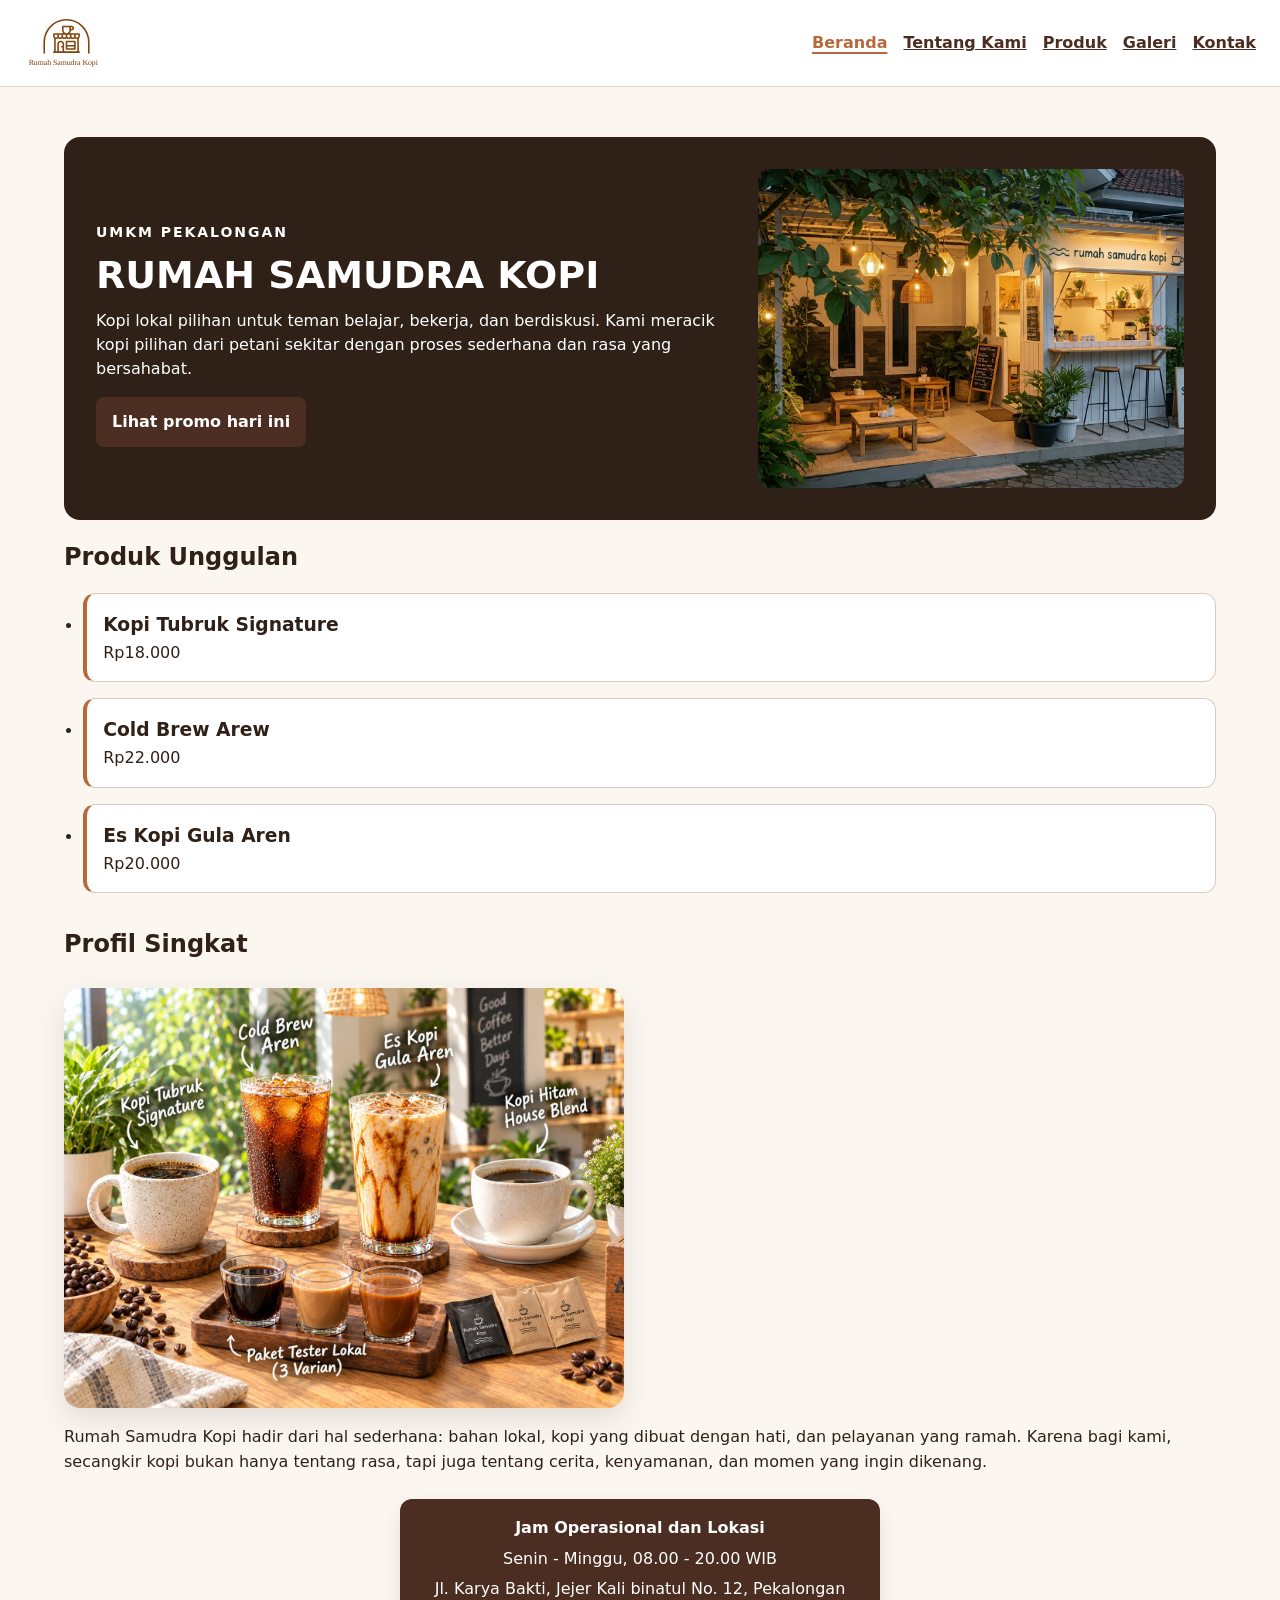
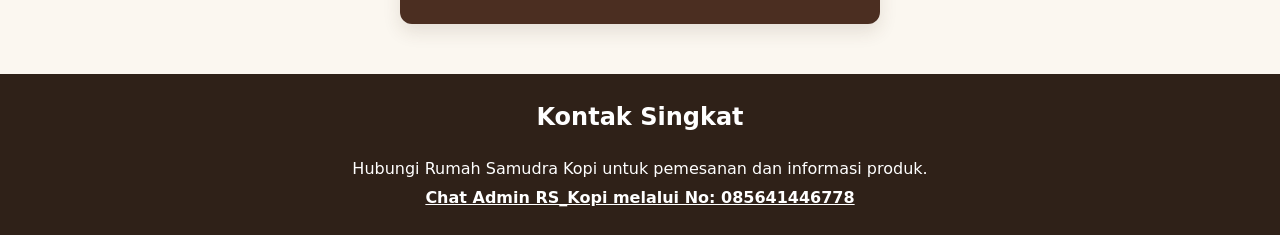
==== commit 48a5df11: "feat: finalize responsive website updates" ====
--- a/index.html
+++ b/index.html
@@ -11,7 +11,7 @@
 
         <header class="site-header">
             <a class="brand" href="index.html" aria-label="Rumah Samudra Kopi">
-                <img class="brand-logo" src="assets/images/logo_rumah_samudra_kopi.svg" alt="Logo Rumah Samudra Kopi" />
+                <img class="brand-logo" src="assets/images/logo_rumah_samudra_kopi.svg" width="666" height="480" alt="Logo Rumah Samudra Kopi" />
             </a>
             <nav aria-label="Navigasi utama">
                 <a class="active" aria-current="page" href="index.html">Beranda</a>
@@ -33,7 +33,7 @@
                     </p>
                     <button id="promoButton" type="button">Lihat promo hari ini</button>
                 </div>
-                <img class="hero-image" src="assets/images/rumah_samudra_kopi.avif" alt="Suasana bagian depan Rumah Samudra Kopi" />
+                <img class="hero-image" src="assets/images/rumah_samudra_kopi.avif" width="1673" height="940" alt="Suasana bagian depan Rumah Samudra Kopi" />
             </section>
 
             <section aria-labelledby="produk-title">
@@ -47,7 +47,7 @@
 
             <section class="profile-section" aria-labelledby="info-title">
                 <h2 id="info-title">Profil Singkat</h2>
-                <img class="profile-image" src="assets/images/rumah_samudra_kopi_menu_tester_3_varian.avif" alt="Secangkir kopi hitam di atas meja kayu" />
+                <img class="profile-image" src="assets/images/rumah_samudra_kopi_menu_tester_3_varian.avif" width="1448" height="1086" alt="Secangkir kopi hitam di atas meja kayu" />
                 <p>Rumah Samudra Kopi hadir dari hal sederhana: bahan lokal, kopi yang dibuat dengan hati, dan pelayanan yang ramah. Karena bagi kami, secangkir kopi bukan hanya tentang rasa, tapi juga tentang cerita, kenyamanan, dan momen yang ingin dikenang.</p>
                 <div class="info-box" aria-label="Jam operasional dan lokasi">
                     <h3>Jam Operasional dan Lokasi</h3>
--- a/css/style.css
+++ b/css/style.css
@@ -63,14 +63,13 @@
 
 .site-header {
     display: flex;
-    align-items: center;
-    justify-content: space-between;
+    flex-direction: column;
+    align-items: flex-start;
     gap: var(--space-3);
     min-width: 0;
     padding: var(--space-1) var(--space-4);
     background: var(--color-surface);
     border-bottom: 1px solid var(--color-border-soft);
-    flex-wrap: nowrap;
 }
 
 .brand {
@@ -94,12 +93,9 @@
 nav {
     display: flex;
     align-items: center;
-    gap: var(--space-3);
-    flex-wrap: nowrap;
-    white-space: nowrap;
+    gap: var(--space-2) var(--space-3);
+    flex-wrap: wrap;
     min-width: 0;
-    overflow-x: auto;
-    scrollbar-width: thin;
 }
 
 nav a,
@@ -122,17 +118,17 @@
 }
 
 .page {
-    max-width: 920px;
+    width: min(100% - 2rem, 72rem);
     margin: 0 auto;
-    padding: var(--space-5) var(--space-4);
+    padding-block: clamp(1.5rem, 4vw, 2rem);
 }
 
 .hero {
     display: grid;
-    grid-template-columns: minmax(0, 1.2fr) minmax(0, 0.8fr);
+    grid-template-columns: 1fr;
     align-items: center;
     gap: var(--space-4);
-    padding: var(--space-5);
+    padding: clamp(1rem, 3vw, 2rem);
     color: var(--color-on-primary);
     background: var(--color-primary-strong);
     border-radius: var(--radius-lg);
@@ -174,7 +170,7 @@
 
 .hero h1 {
     margin: var(--space-2) 0;
-    font-size: 2.375rem;
+    font-size: clamp(2rem, 1.5rem + 2vw, 2.375rem);
     line-height: 1.1;
     font-weight: 700;
 }
@@ -237,7 +233,7 @@
 
 .product-grid {
     display: grid;
-    grid-template-columns: repeat(3, minmax(0, 1fr));
+    grid-template-columns: minmax(0, 1fr);
     gap: var(--space-3);
 }
 
@@ -313,7 +309,8 @@
     display: block;
     width: 100%;
     max-width: 560px;
-    height: 340px;
+    height: auto;
+    aspect-ratio: 4 / 3;
     margin: var(--space-4) 0 var(--space-3);
     object-fit: cover;
     object-position: center;
@@ -397,7 +394,7 @@
 
 .gallery-grid {
     display: grid;
-    grid-template-columns: repeat(2, minmax(0, 1fr));
+    grid-template-columns: minmax(0, 1fr);
     gap: var(--space-3);
 }
 
@@ -555,9 +552,15 @@
     line-height: 1.45;
 }
 
-.table-wrapper {
+.table-scroll {
+    max-width: 100%;
     overflow-x: auto;
     border-radius: var(--radius-md);
+}
+
+.table-scroll:focus-visible {
+    outline: 3px solid var(--color-focus);
+    outline-offset: 3px;
 }
 
 .field {
@@ -614,9 +617,37 @@
 
 table {
     width: 100%;
-    min-width: 560px;
+    min-width: 40rem;
     border-collapse: collapse;
     background: var(--color-surface);
+}
+
+@media (min-width: 42rem) {
+    .site-header {
+        flex-direction: row;
+        align-items: center;
+        justify-content: space-between;
+    }
+
+    .gallery-grid {
+        grid-template-columns: repeat(2, minmax(0, 1fr));
+    }
+}
+
+@media (min-width: 48rem) {
+    .hero:not(.hero-about) {
+        grid-template-columns: minmax(0, 1.2fr) minmax(0, 0.8fr);
+    }
+
+    .product-grid {
+        grid-template-columns: repeat(2, minmax(0, 1fr));
+    }
+}
+
+@media (min-width: 60rem) {
+    .product-grid {
+        grid-template-columns: repeat(3, minmax(0, 1fr));
+    }
 }
 
 caption {
@@ -646,12 +677,6 @@
 }
 
 @media (max-width: 640px) {
-    .site-header {
-        align-items: center;
-        flex-direction: row;
-        justify-content: space-between;
-    }
-
     nav {
         gap: 10px;
         font-size: 0.9rem;
@@ -679,7 +704,4 @@
         width: 3px;
     }
 
-    .hero {
-        padding: 28px 24px;
-    }
-}
+}
